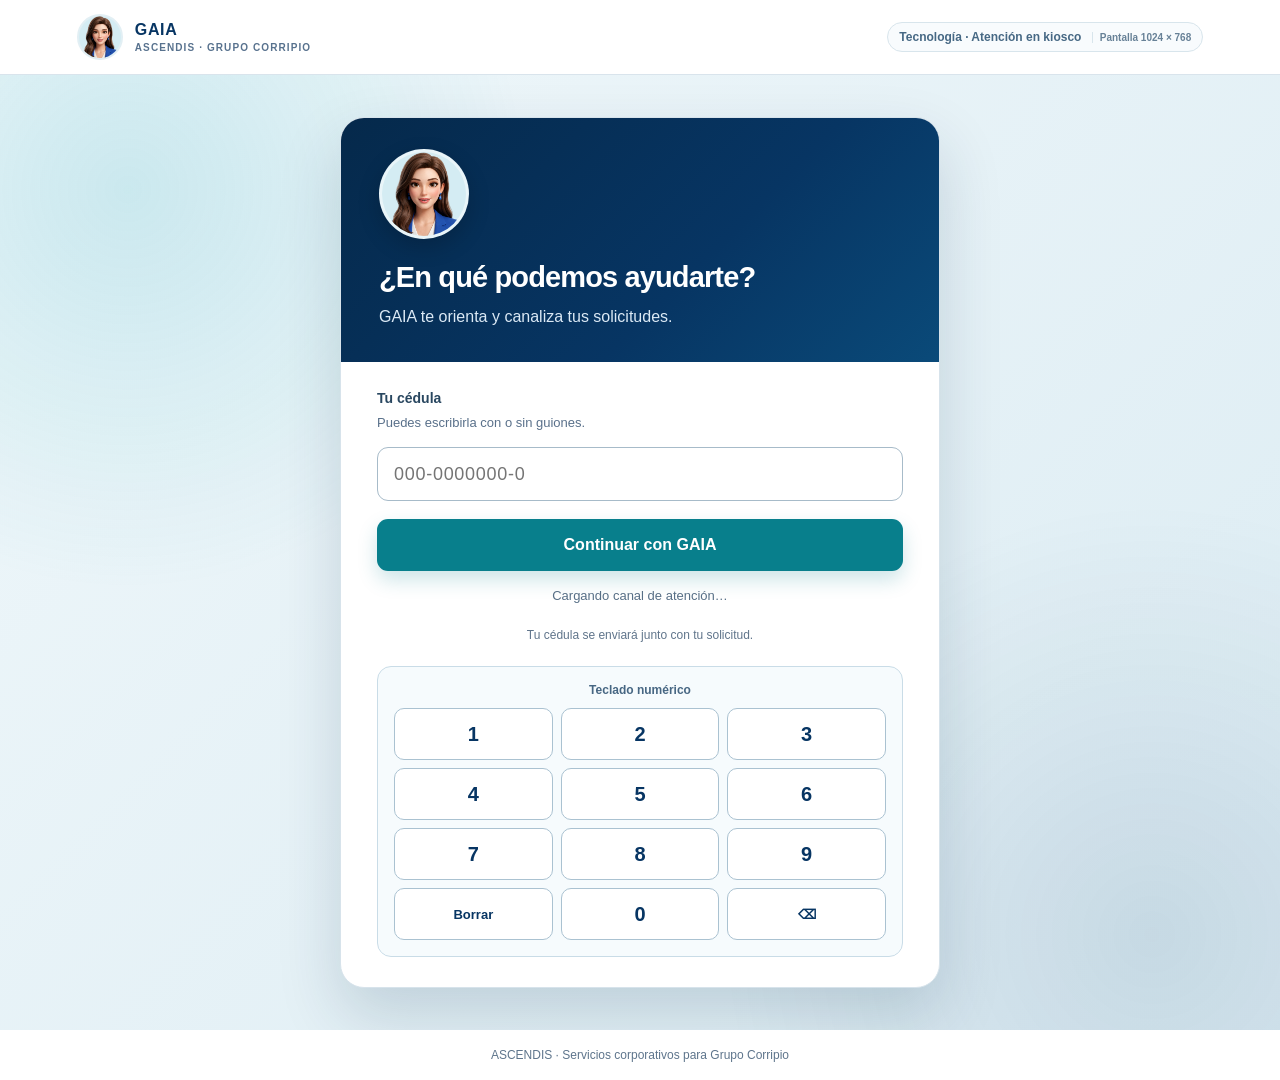
==== Tecnologia/index.html @ 57ee1dfd "Configurar resolución del kiosco de Tecnología" ====
<!DOCTYPE html>
<html lang="es">
<head>
  <meta charset="utf-8">
  <meta name="viewport" content="width=device-width, initial-scale=1, viewport-fit=cover">
  <meta name="description" content="GAIA te orienta y canaliza tus solicitudes.">
  <meta name="theme-color" content="#0b3157">
  <meta name="referrer" content="strict-origin-when-cross-origin">
  <meta name="robots" content="noindex, nofollow">
  <title>GAIA Tecnología | ASCENDIS</title>
  <link rel="icon" type="image/png" href="../assets/gaia.png">
  <link rel="apple-touch-icon" href="../assets/gaia.png">
  <link rel="stylesheet" href="../style.css">
  <script src="../widget-init.js"></script>
  <script id="ze-snippet" src="https://static.zdassets.com/ekr/snippet.js?key=c60b16af-3696-4bb7-854d-cd1f982cea2e" defer></script>
  <script src="../icons.js" defer></script>
  <script src="kiosk.js" defer></script>
  <script src="../app.js" defer></script>
</head>
<body class="technology-kiosk">
  <div class="shell">
    <header class="site-header">
      <div class="brand">
        <img class="brand-avatar" src="../assets/gaia.png" alt="" width="44" height="44">
        <span>GAIA<small>ASCENDIS · GRUPO CORRIPIO</small></span>
      </div>
      <span class="channel-label">Tecnología · Atención en kiosco <small id="kiosk-resolution">Pantalla 1024 × 768</small></span>
    </header>
    <main>
      <section class="card landing" aria-labelledby="titulo">
        <div class="card-top">
          <img class="gaia-avatar" src="../assets/gaia.png" alt="GAIA" width="90" height="90">
          <h1 id="titulo">¿En qué podemos ayudarte?</h1>
          <p>GAIA te orienta y canaliza tus solicitudes.</p>
        </div>
        <form id="identificacion" novalidate>
          <div id="datos-cedula">
            <label for="cedula">Tu cédula</label>
            <p class="help" id="ayuda-cedula">Puedes escribirla con o sin guiones.</p>
            <input id="cedula" name="cedula" type="text" inputmode="numeric" pattern="[0-9]*" autocomplete="off" autocapitalize="off" spellcheck="false" placeholder="000-0000000-0" maxlength="32" aria-describedby="ayuda-cedula aviso" required>
          </div>
          <div id="datos-pin" hidden>
            <label for="pin" id="etiqueta-pin">Tu PIN</label>
            <p class="help" id="ayuda-pin">Ingresa tu PIN personal de 4 dígitos.</p>
            <input id="pin" name="pin" type="password" inputmode="numeric" pattern="[0-9]*" autocomplete="current-password" autocapitalize="off" spellcheck="false" placeholder="••••" maxlength="4" aria-describedby="ayuda-pin aviso">
            <div id="confirmacion-pin" hidden>
              <label for="confirmar-pin">Confirma tu PIN</label>
              <input id="confirmar-pin" name="confirmar-pin" type="password" inputmode="numeric" pattern="[0-9]*" autocomplete="new-password" autocapitalize="off" spellcheck="false" placeholder="••••" maxlength="4" aria-describedby="aviso">
            </div>
          </div>
          <button id="continuar" type="submit">Continuar con GAIA</button>
          <p class="notice" id="aviso" role="status" aria-live="polite">Cargando canal de atención…</p>
          <p class="privacy">Tu cédula se enviará junto con tu solicitud.</p>
          <section id="touch-keypad" class="touch-keypad" aria-label="Teclado numérico táctil">
            <p>Teclado numérico</p>
            <div class="keypad-grid">
              <button type="button" data-keypad-key="1">1</button><button type="button" data-keypad-key="2">2</button><button type="button" data-keypad-key="3">3</button>
              <button type="button" data-keypad-key="4">4</button><button type="button" data-keypad-key="5">5</button><button type="button" data-keypad-key="6">6</button>
              <button type="button" data-keypad-key="7">7</button><button type="button" data-keypad-key="8">8</button><button type="button" data-keypad-key="9">9</button>
              <button type="button" class="keypad-clear" data-keypad-key="clear">Borrar</button><button type="button" data-keypad-key="0">0</button><button type="button" class="keypad-backspace" data-keypad-key="backspace" aria-label="Borrar último dígito">⌫</button>
            </div>
          </section>
        </form>
        <section id="request-panel" class="request-panel" hidden aria-labelledby="solicitud-titulo">
          <h2 id="solicitud-titulo">Inicia una nueva solicitud</h2>
          <p class="request-intro">Selecciona una opción para que GAIA te guíe paso a paso.</p>
          <div class="quick-grid" aria-label="Solicitudes frecuentes">
            <button class="quick-choice emphasis" type="button" data-flow="password" data-option-key="password"><span class="choice-icon" aria-hidden="true"></span><strong>Olvidé mi contraseña</strong><small>Restablecer acceso</small></button>
            <button class="quick-choice" type="button" data-flow="access" data-option-key="access"><span class="choice-icon" aria-hidden="true"></span><strong>Necesito acceso</strong><small>Aplicación, carpeta o internet</small></button>
            <button class="quick-choice" type="button" data-flow="failure" data-option-key="failure"><span class="choice-icon" aria-hidden="true"></span><strong>Reportar una falla</strong><small>Internet, sistema o equipo</small></button>
            <button class="quick-choice" type="button" data-flow="configuration" data-option-key="configuration"><span class="choice-icon" aria-hidden="true"></span><strong>Configuración</strong><small>Equipo, Office o antivirus</small></button>
            <button class="quick-choice" type="button" data-flow="equipment" data-option-key="equipment"><span class="choice-icon" aria-hidden="true"></span><strong>Equipo o dispositivo</strong><small>Solicitud, cambio o impresora</small></button>
            <button class="quick-choice" type="button" data-flow="system" data-option-key="system"><span class="choice-icon" aria-hidden="true"></span><strong>Sistema o plataforma</strong><small>IGC, Dynamics, Telynet y más</small></button>
            <button class="quick-choice consultation-choice" type="button" id="hacer-consulta" data-option-key="consultation"><span class="choice-icon" aria-hidden="true"></span><strong>Hacer consulta</strong><small>Pregunta lo que necesites a GAIA</small></button>
            <div id="custom-options" class="custom-options" aria-live="polite"></div>
          </div>
          <button id="mis-conversaciones" class="secondary-button" type="button">Ver mis conversaciones</button>
        </section>
        <section id="detail-panel" class="request-panel" hidden aria-labelledby="detalle-titulo">
          <button id="volver-solicitudes" class="text-button" type="button">← Volver a solicitudes</button>
          <h2 id="detalle-titulo">¿Sobre qué plataforma?</h2>
          <p id="detalle-ayuda" class="request-intro">Elige la opción que mejor describe tu caso.</p>
          <div id="detail-choices" class="detail-choices"></div>
        </section>
        <section id="confirm-panel" class="request-panel" hidden aria-labelledby="confirmacion-titulo">
          <button id="cambiar-solicitud" class="text-button" type="button">← Cambiar solicitud</button>
          <p class="eyebrow">NUEVA SOLICITUD</p>
          <h2 id="confirmacion-titulo">Confirmar solicitud</h2>
          <p id="selection-summary" class="selection-summary"></p>
          <p class="request-intro">GAIA recopilará los datos necesarios y te conectará con el equipo responsable.</p>
          <button id="abrir-solicitud" class="primary-button" type="button">Continuar con GAIA</button>
        </section>
        <noscript><p class="noscript">Activa JavaScript en tu navegador para usar GAIA.</p></noscript>
      </section>
      <section class="chat-panel" id="chat-panel" aria-label="Chat con GAIA" hidden>
        <div class="chat-tools"><span>Tu conversación con GAIA</span><div class="chat-actions"><button id="volver" class="back-button" type="button">Volver</button><button id="cerrar-sesion" class="end-session-button" type="button">Cerrar sesión</button></div></div>
        <div id="gaia-chat"></div>
      </section>
    </main>
    <footer>ASCENDIS · Servicios corporativos para Grupo Corripio</footer>
  </div>
</body>
</html>
---- style.css ----
:root { color-scheme:light; --navy:#073563; --navy-deep:#05294b; --cyan:#087f8c; --aqua:#20a8b8; --ink:#102f4d; --muted:#59708a; --line:#d5e2ec; }
* { box-sizing:border-box; }
[hidden] { display:none !important; }
html,body { min-height:100%; margin:0; }
body { min-height:100vh; font-family:Inter,-apple-system,BlinkMacSystemFont,"Segoe UI",sans-serif; color:var(--ink); background:#edf4f8; }
.shell { min-height:100vh; min-height:100dvh; display:grid; grid-template-rows:auto 1fr auto; }
.site-header { padding:14px clamp(22px,6vw,88px); display:flex; align-items:center; justify-content:space-between; background:#fff; border-bottom:1px solid #d9e4ec; box-shadow:0 1px 0 rgba(7,53,99,.03); }
.brand { display:flex; align-items:center; gap:12px; font-weight:800; letter-spacing:.04em; color:var(--navy); }
.brand-avatar,.gaia-avatar { object-fit:cover; object-position:center 19%; border-radius:50%; background:#d4ecf3; }
.brand-avatar { width:46px; height:46px; border:2px solid #e2eff4; }
.brand small { display:block; margin-top:3px; font-size:10px; font-weight:750; letter-spacing:.11em; color:#58728e; }
.channel-label { padding:7px 11px; border:1px solid #d8e5ec; border-radius:999px; font-size:12px; font-weight:650; color:#466884; background:#f8fbfd; }.channel-label small { margin-left:7px; padding-left:7px; border-left:1px solid #d8e5ec; font-size:10px; font-weight:700; color:#678197; }
main { display:grid; place-items:center; padding:42px 22px; background:radial-gradient(circle at 10% 12%,rgba(32,168,184,.17),transparent 25rem),radial-gradient(circle at 90% 90%,rgba(7,53,99,.11),transparent 27rem),linear-gradient(135deg,#eff7fa,#dcecf3); }
.card { width:min(100%,548px); overflow:hidden; border:1px solid #d7e3eb; border-radius:24px; background:#fff; box-shadow:0 28px 64px rgba(5,41,75,.16); }
.card-top { padding:31px 38px 32px; color:#fff; background:linear-gradient(135deg,#05294b 0%,#073563 60%,#0a4a79 100%); }
.gaia-avatar { display:block; width:90px; height:90px; margin-bottom:21px; border:3px solid rgba(255,255,255,.5); box-shadow:0 8px 22px rgba(0,0,0,.18); }
h1 { margin:0 0 10px; font-size:29px; line-height:1.2; letter-spacing:-.03em; }
.card-top p { margin:0; line-height:1.55; color:#dbe9f5; }
form { padding:28px 36px 30px; }
.request-panel { padding:30px 38px 34px; }
.request-panel h2 { margin:0 0 8px; font-size:22px; color:var(--navy); letter-spacing:-.02em; }
.request-intro { margin:0 0 20px; color:var(--muted); font-size:14px; line-height:1.5; }
.quick-grid { display:grid; grid-template-columns:repeat(2,minmax(0,1fr)); gap:12px; }
.custom-options { display:contents; }
.quick-choice { min-height:118px; padding:16px; border:1px solid var(--line); border-radius:14px; text-align:left; color:var(--ink); background:#fff; box-shadow:0 1px 0 rgba(7,53,99,.02); transition:border-color .15s,background .15s,box-shadow .15s,transform .15s; }
.quick-choice:hover { border-color:#0d9aaa; background:#f4fbfc; box-shadow:0 9px 19px rgba(7,53,99,.08); transform:translateY(-1px); }
.choice-icon { display:grid; width:30px; height:30px; margin-bottom:10px; border-radius:9px; place-items:center; color:#fff; background:linear-gradient(135deg,#073563,#0a4a79); }
.choice-icon svg { width:17px; height:17px; display:block; }
.quick-choice.emphasis { border-color:#159bab; background:#f1fbfc; }
.consultation-choice { border-color:#92b8cf; background:#f8fbfd; }
.quick-choice strong,.quick-choice small { display:block; }
.quick-choice strong { font-size:14px; line-height:1.25; }
.quick-choice small { margin-top:5px; color:var(--muted); font-size:11px; line-height:1.35; }
.secondary-button,.primary-button { width:100%; min-height:50px; margin-top:18px; padding:10px; border:1px solid #aec4d3; border-radius:10px; color:var(--navy); background:#fff; font-weight:750; }
.primary-button { border:0; color:#fff; background:var(--cyan); box-shadow:0 9px 20px rgba(0,127,140,.2); }
.text-button { margin:0 0 18px; padding:0; border:0; color:#076f7d; background:transparent; font-size:13px; font-weight:700; }
.detail-choices { display:grid; gap:9px; }
.detail-choice { width:100%; min-height:51px; padding:12px 15px; border:1px solid #d5e2ea; border-radius:10px; text-align:left; color:var(--ink); background:#fff; font-weight:650; }
.detail-choice:hover { border-color:#2996a2; background:#f4fbfc; }
.selection-summary { margin:18px 0 11px; padding:15px; border-left:4px solid var(--cyan); border-radius:0 10px 10px 0; color:var(--navy); background:#edf8fa; font-weight:750; line-height:1.45; }
.eyebrow { margin:0 0 7px; color:#087987; font-size:11px; font-weight:800; letter-spacing:.1em; }
label { display:block; margin-bottom:8px; font-size:14px; font-weight:750; color:#294760; }
.help { margin:0 0 15px; font-size:13px; line-height:1.45; color:var(--muted); }
input { width:100%; height:54px; padding:0 16px; border:1px solid #a7bbc9; border-radius:11px; outline:none; color:var(--ink); font:inherit; font-size:18px; letter-spacing:.04em; transition:border-color .15s,box-shadow .15s; }
#datos-pin { margin-top:20px; }
#confirmacion-pin { margin-top:16px; }
#pin,#confirmar-pin { font-size:22px; letter-spacing:.32em; text-align:center; }
input:focus { border-color:var(--cyan); box-shadow:0 0 0 4px rgba(23,181,195,.15); }
input[aria-invalid="true"] { border-color:#b42318; }
button { font:inherit; cursor:pointer; }
#continuar { width:100%; min-height:52px; margin-top:18px; padding:12px; border:0; border-radius:11px; background:var(--cyan); color:#fff; font-weight:750; box-shadow:0 9px 20px rgba(0,127,140,.2); transition:background .15s; }
#continuar:hover { background:#006d79; }
button:focus-visible { outline:3px solid #209caf; outline-offset:4px; }
button:disabled { cursor:wait; opacity:.7; }
.notice { min-height:20px; margin:15px 0 0; font-size:13px; line-height:1.5; text-align:center; color:#576f86; }
.notice.error { color:#b42318; }
.privacy { margin:20px 0 0; font-size:12px; line-height:1.5; text-align:center; color:#60758b; }
.touch-keypad { margin:22px 0 0; padding:16px; border:1px solid #c9dce7; border-radius:14px; background:#f6fbfd; }
.touch-keypad p { margin:0 0 11px; color:#476783; font-size:12px; font-weight:750; text-align:center; }
.keypad-grid { display:grid; grid-template-columns:repeat(3,1fr); gap:8px; }
.keypad-grid button { min-height:52px; margin:0; border:1px solid #aac2d1; border-radius:10px; color:var(--navy); background:#fff; font-size:20px; font-weight:750; box-shadow:none; }
.keypad-grid button:active { background:#d9f1f4; transform:scale(.98); }
.keypad-grid .keypad-clear,.keypad-grid .keypad-backspace { font-size:13px; }
.technology-kiosk .card { width:min(100%,min(600px,calc(var(--kiosk-width, 1024) * .586px))); }.technology-kiosk main { padding:min(42px,calc(var(--kiosk-height, 768) * .055px)) 22px; }
.noscript { margin:0; padding:0 25px 25px; color:#b42318; }
footer { padding:18px 24px; font-size:12px; text-align:center; color:#5e758c; background:#fff; }
.chat-panel { width:min(100%,680px); height:min(790px,calc(100dvh - 155px)); min-height:380px; display:flex; flex-direction:column; overflow:hidden; border:1px solid #d7e3eb; border-radius:20px; background:#fff; box-shadow:0 28px 64px rgba(5,41,75,.16); }
.chat-tools { display:flex; flex:0 0 auto; align-items:center; justify-content:space-between; gap:12px; padding:11px 18px; border-bottom:1px solid #dce6ee; font-size:13px; }
.chat-actions { display:flex; gap:8px; }
.back-button { min-height:32px; padding:4px 10px; border:1px solid #bdcedc; border-radius:7px; color:var(--navy); background:#fff; }
.end-session-button { min-height:32px; padding:4px 10px; border:1px solid #bdcedc; border-radius:7px; color:#8a281e; background:#fff; }
#gaia-chat { flex:1 1 auto; width:100%; min-height:0; }
.chat-active .landing { display:none; }
.chat-active main { padding-top:16px; padding-bottom:16px; }
@media (max-width:600px) {
  .site-header { padding:14px 20px; }
  .channel-label { display:none; }
  main { padding:22px 16px; }
  .card-top,form,.request-panel { padding-left:25px; padding-right:25px; }
  .quick-grid { grid-template-columns:1fr; }
  .quick-choice { min-height:76px; display:grid; grid-template-columns:31px 1fr; column-gap:9px; align-items:center; }
  .quick-choice .choice-icon { grid-row:span 2; margin:0; }
  .quick-choice small { margin:0; }
  .gaia-avatar { width:76px; height:76px; margin-bottom:18px; }
  h1 { font-size:27px; }
  .chat-active { height:100dvh; overflow:hidden; }
  .chat-active .site-header,.chat-active footer { display:none; }
  .chat-active .chat-tools { padding:9px 14px; font-size:12px; }
  .chat-active .shell { height:100vh; height:100dvh; min-height:0; display:block; }
  .chat-active main { height:100%; padding:0; display:block; }
  .chat-active .chat-panel { width:100%; height:100%; min-height:0; border:0; border-radius:0; box-shadow:none; padding-top:env(safe-area-inset-top); padding-bottom:env(safe-area-inset-bottom); }
}
@media (prefers-reduced-motion:reduce) { * { transition:none !important; } }
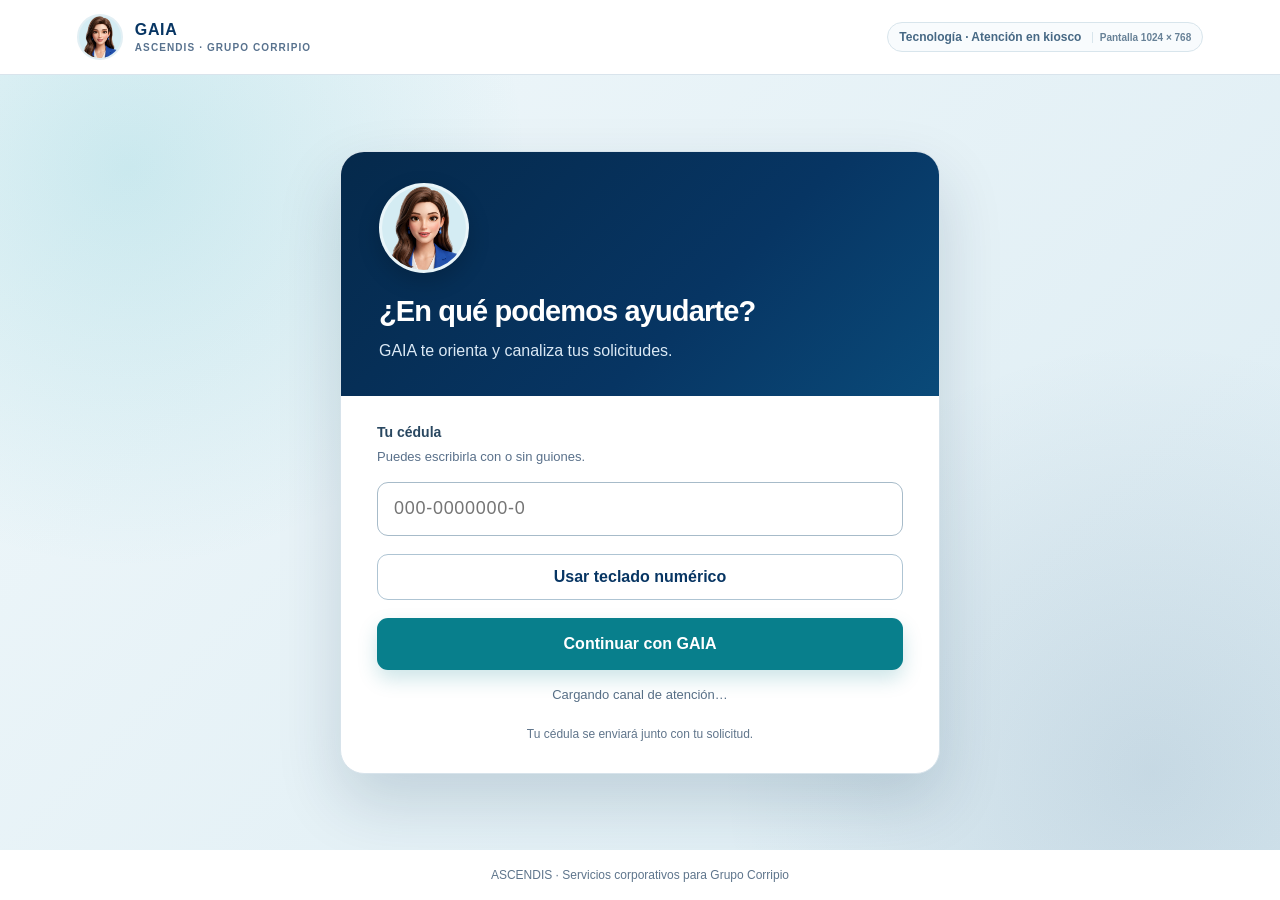
==== commit f4911f94: "Mostrar teclado del kiosco al solicitarlo" ====
--- a/Tecnologia/index.html
+++ b/Tecnologia/index.html
@@ -48,11 +48,12 @@
               <input id="confirmar-pin" name="confirmar-pin" type="password" inputmode="numeric" pattern="[0-9]*" autocomplete="new-password" autocapitalize="off" spellcheck="false" placeholder="••••" maxlength="4" aria-describedby="aviso">
             </div>
           </div>
+          <button id="mostrar-teclado" class="show-keypad-button" type="button" aria-controls="touch-keypad" aria-expanded="false">Usar teclado numérico</button>
           <button id="continuar" type="submit">Continuar con GAIA</button>
           <p class="notice" id="aviso" role="status" aria-live="polite">Cargando canal de atención…</p>
           <p class="privacy">Tu cédula se enviará junto con tu solicitud.</p>
-          <section id="touch-keypad" class="touch-keypad" aria-label="Teclado numérico táctil">
-            <p>Teclado numérico</p>
+          <section id="touch-keypad" class="touch-keypad" aria-label="Teclado numérico táctil" hidden>
+            <div class="keypad-heading"><p>Teclado numérico</p><button id="ocultar-teclado" type="button">Ocultar</button></div>
             <div class="keypad-grid">
               <button type="button" data-keypad-key="1">1</button><button type="button" data-keypad-key="2">2</button><button type="button" data-keypad-key="3">3</button>
               <button type="button" data-keypad-key="4">4</button><button type="button" data-keypad-key="5">5</button><button type="button" data-keypad-key="6">6</button>
--- a/style.css
+++ b/style.css
@@ -50,13 +50,15 @@
 button { font:inherit; cursor:pointer; }
 #continuar { width:100%; min-height:52px; margin-top:18px; padding:12px; border:0; border-radius:11px; background:var(--cyan); color:#fff; font-weight:750; box-shadow:0 9px 20px rgba(0,127,140,.2); transition:background .15s; }
 #continuar:hover { background:#006d79; }
+.show-keypad-button { width:100%; min-height:46px; margin-top:18px; padding:10px; border:1px solid #aec4d3; border-radius:11px; color:var(--navy); background:#fff; font-weight:750; }
+.show-keypad-button:hover { border-color:var(--cyan); background:#f4fbfc; }
 button:focus-visible { outline:3px solid #209caf; outline-offset:4px; }
 button:disabled { cursor:wait; opacity:.7; }
 .notice { min-height:20px; margin:15px 0 0; font-size:13px; line-height:1.5; text-align:center; color:#576f86; }
 .notice.error { color:#b42318; }
 .privacy { margin:20px 0 0; font-size:12px; line-height:1.5; text-align:center; color:#60758b; }
 .touch-keypad { margin:22px 0 0; padding:16px; border:1px solid #c9dce7; border-radius:14px; background:#f6fbfd; }
-.touch-keypad p { margin:0 0 11px; color:#476783; font-size:12px; font-weight:750; text-align:center; }
+.keypad-heading { display:flex; align-items:center; justify-content:space-between; margin:0 0 11px; }.touch-keypad p { margin:0; color:#476783; font-size:12px; font-weight:750; text-align:center; }.keypad-heading button { padding:2px 4px; border:0; color:#58728e; background:transparent; font-size:12px; font-weight:700; }
 .keypad-grid { display:grid; grid-template-columns:repeat(3,1fr); gap:8px; }
 .keypad-grid button { min-height:52px; margin:0; border:1px solid #aac2d1; border-radius:10px; color:var(--navy); background:#fff; font-size:20px; font-weight:750; box-shadow:none; }
 .keypad-grid button:active { background:#d9f1f4; transform:scale(.98); }
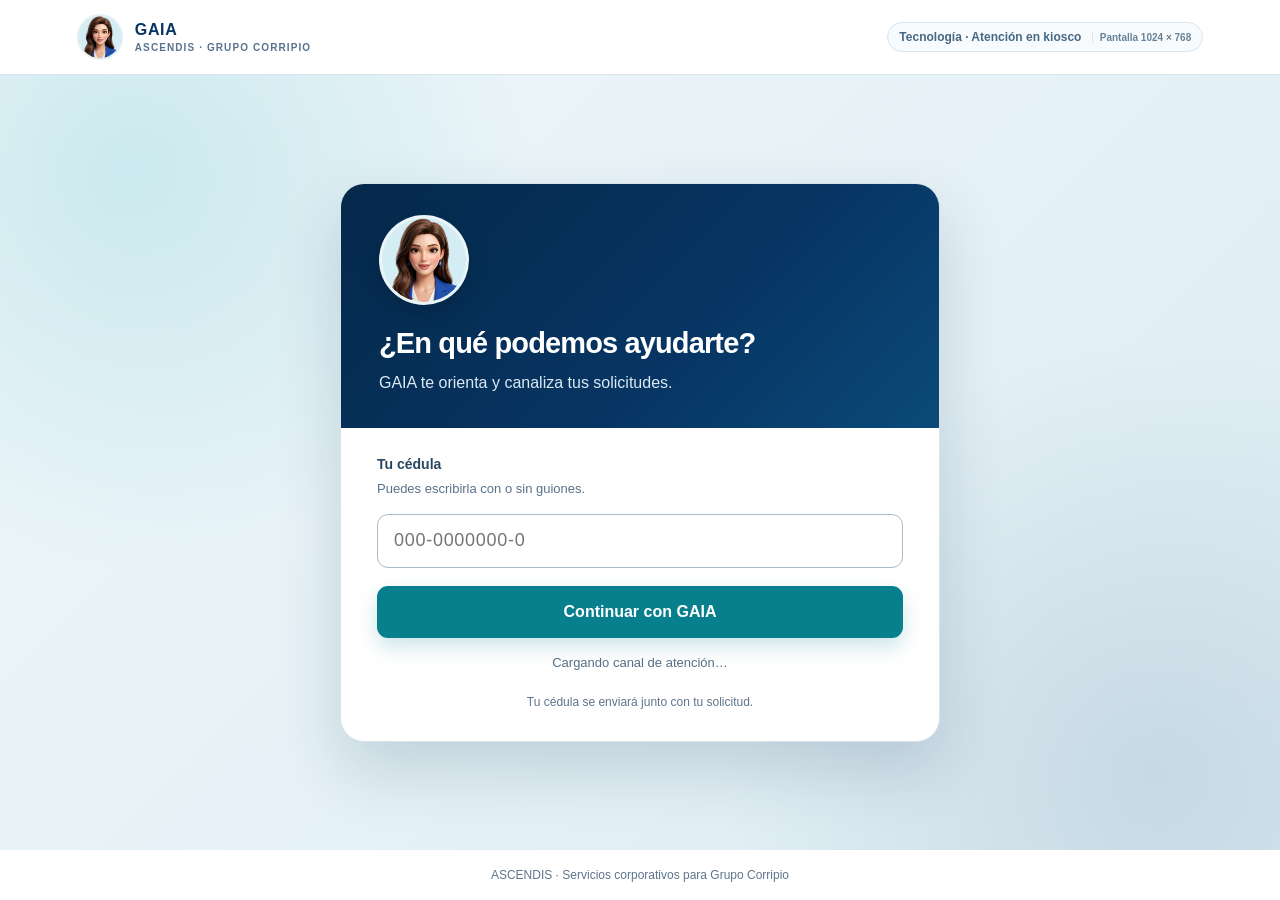
==== commit 16eff483: "Ajustar teclado del kiosco a pantalla táctil" ====
--- a/Tecnologia/index.html
+++ b/Tecnologia/index.html
@@ -48,12 +48,11 @@
               <input id="confirmar-pin" name="confirmar-pin" type="password" inputmode="numeric" pattern="[0-9]*" autocomplete="new-password" autocapitalize="off" spellcheck="false" placeholder="••••" maxlength="4" aria-describedby="aviso">
             </div>
           </div>
-          <button id="mostrar-teclado" class="show-keypad-button" type="button" aria-controls="touch-keypad" aria-expanded="false">Usar teclado numérico</button>
           <button id="continuar" type="submit">Continuar con GAIA</button>
           <p class="notice" id="aviso" role="status" aria-live="polite">Cargando canal de atención…</p>
           <p class="privacy">Tu cédula se enviará junto con tu solicitud.</p>
           <section id="touch-keypad" class="touch-keypad" aria-label="Teclado numérico táctil" hidden>
-            <div class="keypad-heading"><p>Teclado numérico</p><button id="ocultar-teclado" type="button">Ocultar</button></div>
+            <div class="keypad-heading"><p>Teclado numérico</p></div>
             <div class="keypad-grid">
               <button type="button" data-keypad-key="1">1</button><button type="button" data-keypad-key="2">2</button><button type="button" data-keypad-key="3">3</button>
               <button type="button" data-keypad-key="4">4</button><button type="button" data-keypad-key="5">5</button><button type="button" data-keypad-key="6">6</button>
--- a/style.css
+++ b/style.css
@@ -50,20 +50,21 @@
 button { font:inherit; cursor:pointer; }
 #continuar { width:100%; min-height:52px; margin-top:18px; padding:12px; border:0; border-radius:11px; background:var(--cyan); color:#fff; font-weight:750; box-shadow:0 9px 20px rgba(0,127,140,.2); transition:background .15s; }
 #continuar:hover { background:#006d79; }
-.show-keypad-button { width:100%; min-height:46px; margin-top:18px; padding:10px; border:1px solid #aec4d3; border-radius:11px; color:var(--navy); background:#fff; font-weight:750; }
-.show-keypad-button:hover { border-color:var(--cyan); background:#f4fbfc; }
 button:focus-visible { outline:3px solid #209caf; outline-offset:4px; }
 button:disabled { cursor:wait; opacity:.7; }
 .notice { min-height:20px; margin:15px 0 0; font-size:13px; line-height:1.5; text-align:center; color:#576f86; }
 .notice.error { color:#b42318; }
 .privacy { margin:20px 0 0; font-size:12px; line-height:1.5; text-align:center; color:#60758b; }
 .touch-keypad { margin:22px 0 0; padding:16px; border:1px solid #c9dce7; border-radius:14px; background:#f6fbfd; }
-.keypad-heading { display:flex; align-items:center; justify-content:space-between; margin:0 0 11px; }.touch-keypad p { margin:0; color:#476783; font-size:12px; font-weight:750; text-align:center; }.keypad-heading button { padding:2px 4px; border:0; color:#58728e; background:transparent; font-size:12px; font-weight:700; }
+.keypad-heading { margin:0 0 11px; }.touch-keypad p { margin:0; color:#476783; font-size:12px; font-weight:750; text-align:center; }
 .keypad-grid { display:grid; grid-template-columns:repeat(3,1fr); gap:8px; }
 .keypad-grid button { min-height:52px; margin:0; border:1px solid #aac2d1; border-radius:10px; color:var(--navy); background:#fff; font-size:20px; font-weight:750; box-shadow:none; }
 .keypad-grid button:active { background:#d9f1f4; transform:scale(.98); }
 .keypad-grid .keypad-clear,.keypad-grid .keypad-backspace { font-size:13px; }
 .technology-kiosk .card { width:min(100%,min(600px,calc(var(--kiosk-width, 1024) * .586px))); }.technology-kiosk main { padding:min(42px,calc(var(--kiosk-height, 768) * .055px)) 22px; }
+.technology-kiosk .touch-keypad { position:fixed; right:50%; bottom:0; z-index:20; width:min(calc(100vw - 24px),460px); margin:0; padding:12px 16px max(16px,env(safe-area-inset-bottom)); border-radius:16px 16px 0 0; transform:translateX(50%); box-shadow:0 -10px 32px rgba(5,41,75,.2); }
+.technology-kiosk.keypad-open main { align-items:start; padding-top:16px; padding-bottom:286px; }
+.technology-kiosk.keypad-open .card { margin:0 auto; }
 .noscript { margin:0; padding:0 25px 25px; color:#b42318; }
 footer { padding:18px 24px; font-size:12px; text-align:center; color:#5e758c; background:#fff; }
 .chat-panel { width:min(100%,680px); height:min(790px,calc(100dvh - 155px)); min-height:380px; display:flex; flex-direction:column; overflow:hidden; border:1px solid #d7e3eb; border-radius:20px; background:#fff; box-shadow:0 28px 64px rgba(5,41,75,.16); }
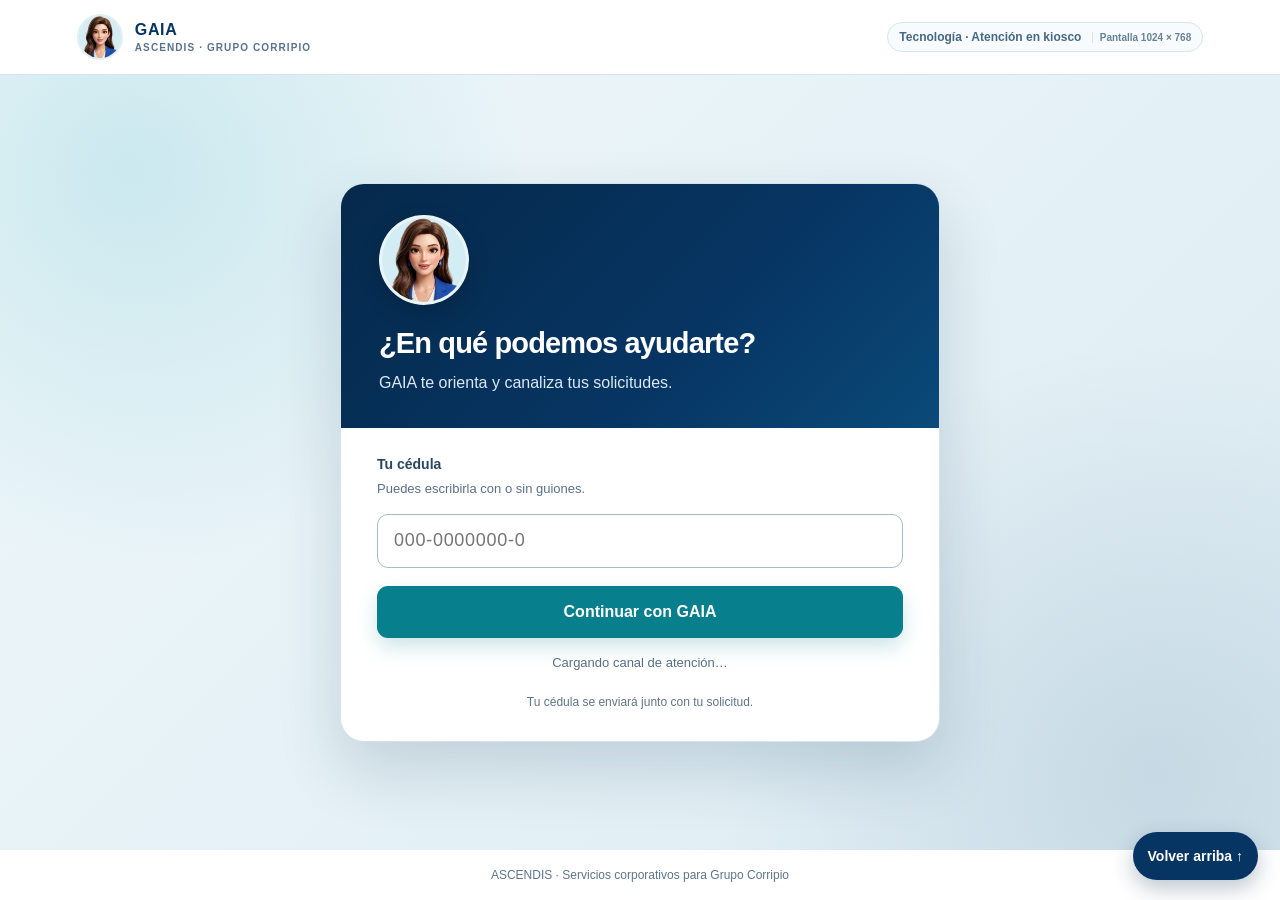
==== commit b4d43375: "Mejorar navegación táctil del kiosco" ====
--- a/Tecnologia/index.html
+++ b/Tecnologia/index.html
@@ -58,6 +58,7 @@
               <button type="button" data-keypad-key="4">4</button><button type="button" data-keypad-key="5">5</button><button type="button" data-keypad-key="6">6</button>
               <button type="button" data-keypad-key="7">7</button><button type="button" data-keypad-key="8">8</button><button type="button" data-keypad-key="9">9</button>
               <button type="button" class="keypad-clear" data-keypad-key="clear">Borrar</button><button type="button" data-keypad-key="0">0</button><button type="button" class="keypad-backspace" data-keypad-key="backspace" aria-label="Borrar último dígito">⌫</button>
+              <button type="button" class="keypad-enter" data-keypad-key="enter">Enter · Siguiente</button>
             </div>
           </section>
         </form>
@@ -99,6 +100,7 @@
     </main>
     <footer>ASCENDIS · Servicios corporativos para Grupo Corripio</footer>
   </div>
+  <button id="kiosk-scroll-next" class="kiosk-scroll-next" type="button" aria-label="Ver más servicios">Ver más servicios ↓</button>
 </body>
 </html>
 
--- a/style.css
+++ b/style.css
@@ -61,10 +61,12 @@
 .keypad-grid button { min-height:52px; margin:0; border:1px solid #aac2d1; border-radius:10px; color:var(--navy); background:#fff; font-size:20px; font-weight:750; box-shadow:none; }
 .keypad-grid button:active { background:#d9f1f4; transform:scale(.98); }
 .keypad-grid .keypad-clear,.keypad-grid .keypad-backspace { font-size:13px; }
+.keypad-grid .keypad-enter { grid-column:1/-1; min-height:46px; color:#fff; background:var(--cyan); font-size:15px; }
 .technology-kiosk .card { width:min(100%,min(600px,calc(var(--kiosk-width, 1024) * .586px))); }.technology-kiosk main { padding:min(42px,calc(var(--kiosk-height, 768) * .055px)) 22px; }
 .technology-kiosk .touch-keypad { position:fixed; right:50%; bottom:0; z-index:20; width:min(calc(100vw - 24px),460px); margin:0; padding:12px 16px max(16px,env(safe-area-inset-bottom)); border-radius:16px 16px 0 0; transform:translateX(50%); box-shadow:0 -10px 32px rgba(5,41,75,.2); }
 .technology-kiosk.keypad-open main { align-items:start; padding-top:16px; padding-bottom:286px; }
 .technology-kiosk.keypad-open .card { margin:0 auto; }
+.kiosk-scroll-next { position:fixed; right:22px; bottom:20px; z-index:15; min-height:48px; padding:10px 15px; border:0; border-radius:999px; color:#fff; background:var(--navy); box-shadow:0 8px 22px rgba(5,41,75,.27); font-size:14px; font-weight:750; }.technology-kiosk.keypad-open .kiosk-scroll-next { display:none; }
 .noscript { margin:0; padding:0 25px 25px; color:#b42318; }
 footer { padding:18px 24px; font-size:12px; text-align:center; color:#5e758c; background:#fff; }
 .chat-panel { width:min(100%,680px); height:min(790px,calc(100dvh - 155px)); min-height:380px; display:flex; flex-direction:column; overflow:hidden; border:1px solid #d7e3eb; border-radius:20px; background:#fff; box-shadow:0 28px 64px rgba(5,41,75,.16); }
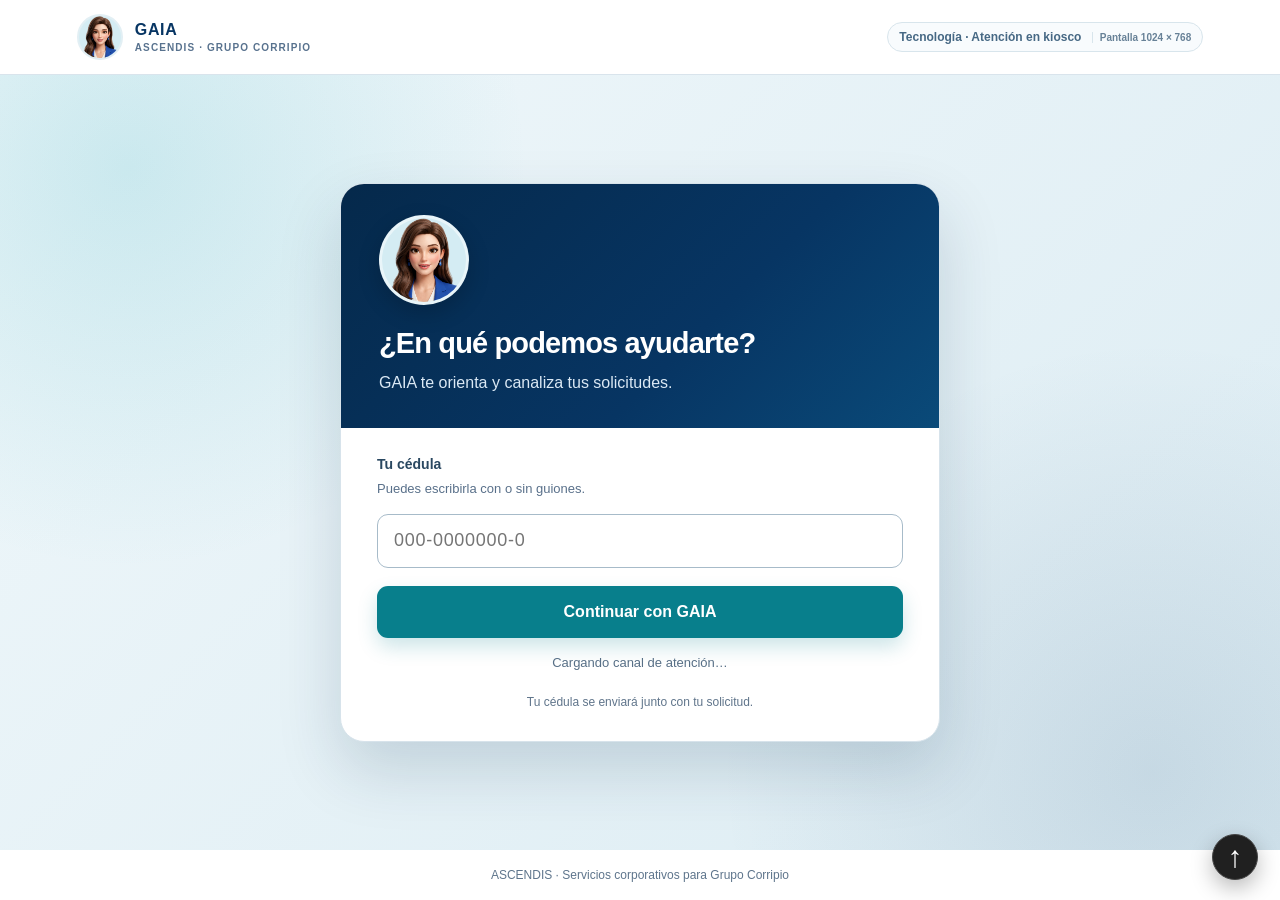
==== commit 84cc3e69: "Simplificar controles del kiosco" ====
--- a/Tecnologia/index.html
+++ b/Tecnologia/index.html
@@ -58,7 +58,7 @@
               <button type="button" data-keypad-key="4">4</button><button type="button" data-keypad-key="5">5</button><button type="button" data-keypad-key="6">6</button>
               <button type="button" data-keypad-key="7">7</button><button type="button" data-keypad-key="8">8</button><button type="button" data-keypad-key="9">9</button>
               <button type="button" class="keypad-clear" data-keypad-key="clear">Borrar</button><button type="button" data-keypad-key="0">0</button><button type="button" class="keypad-backspace" data-keypad-key="backspace" aria-label="Borrar último dígito">⌫</button>
-              <button type="button" class="keypad-enter" data-keypad-key="enter">Enter · Siguiente</button>
+              <button type="button" class="keypad-enter" data-keypad-key="enter">Siguiente</button>
             </div>
           </section>
         </form>
@@ -100,7 +100,7 @@
     </main>
     <footer>ASCENDIS · Servicios corporativos para Grupo Corripio</footer>
   </div>
-  <button id="kiosk-scroll-next" class="kiosk-scroll-next" type="button" aria-label="Ver más servicios">Ver más servicios ↓</button>
+  <button id="kiosk-scroll-next" class="kiosk-scroll-next" type="button" aria-label="Ver más servicios">↓</button>
 </body>
 </html>
 
--- a/style.css
+++ b/style.css
@@ -66,7 +66,7 @@
 .technology-kiosk .touch-keypad { position:fixed; right:50%; bottom:0; z-index:20; width:min(calc(100vw - 24px),460px); margin:0; padding:12px 16px max(16px,env(safe-area-inset-bottom)); border-radius:16px 16px 0 0; transform:translateX(50%); box-shadow:0 -10px 32px rgba(5,41,75,.2); }
 .technology-kiosk.keypad-open main { align-items:start; padding-top:16px; padding-bottom:286px; }
 .technology-kiosk.keypad-open .card { margin:0 auto; }
-.kiosk-scroll-next { position:fixed; right:22px; bottom:20px; z-index:15; min-height:48px; padding:10px 15px; border:0; border-radius:999px; color:#fff; background:var(--navy); box-shadow:0 8px 22px rgba(5,41,75,.27); font-size:14px; font-weight:750; }.technology-kiosk.keypad-open .kiosk-scroll-next { display:none; }
+.kiosk-scroll-next { position:fixed; right:22px; bottom:20px; z-index:15; display:grid; width:46px; height:46px; padding:0; border:1px solid #444; border-radius:50%; place-items:center; color:#fff; background:#202020; box-shadow:0 8px 22px rgba(0,0,0,.28); font-size:30px; font-weight:300; line-height:1; }.technology-kiosk.keypad-open .kiosk-scroll-next { display:none; }
 .noscript { margin:0; padding:0 25px 25px; color:#b42318; }
 footer { padding:18px 24px; font-size:12px; text-align:center; color:#5e758c; background:#fff; }
 .chat-panel { width:min(100%,680px); height:min(790px,calc(100dvh - 155px)); min-height:380px; display:flex; flex-direction:column; overflow:hidden; border:1px solid #d7e3eb; border-radius:20px; background:#fff; box-shadow:0 28px 64px rgba(5,41,75,.16); }
